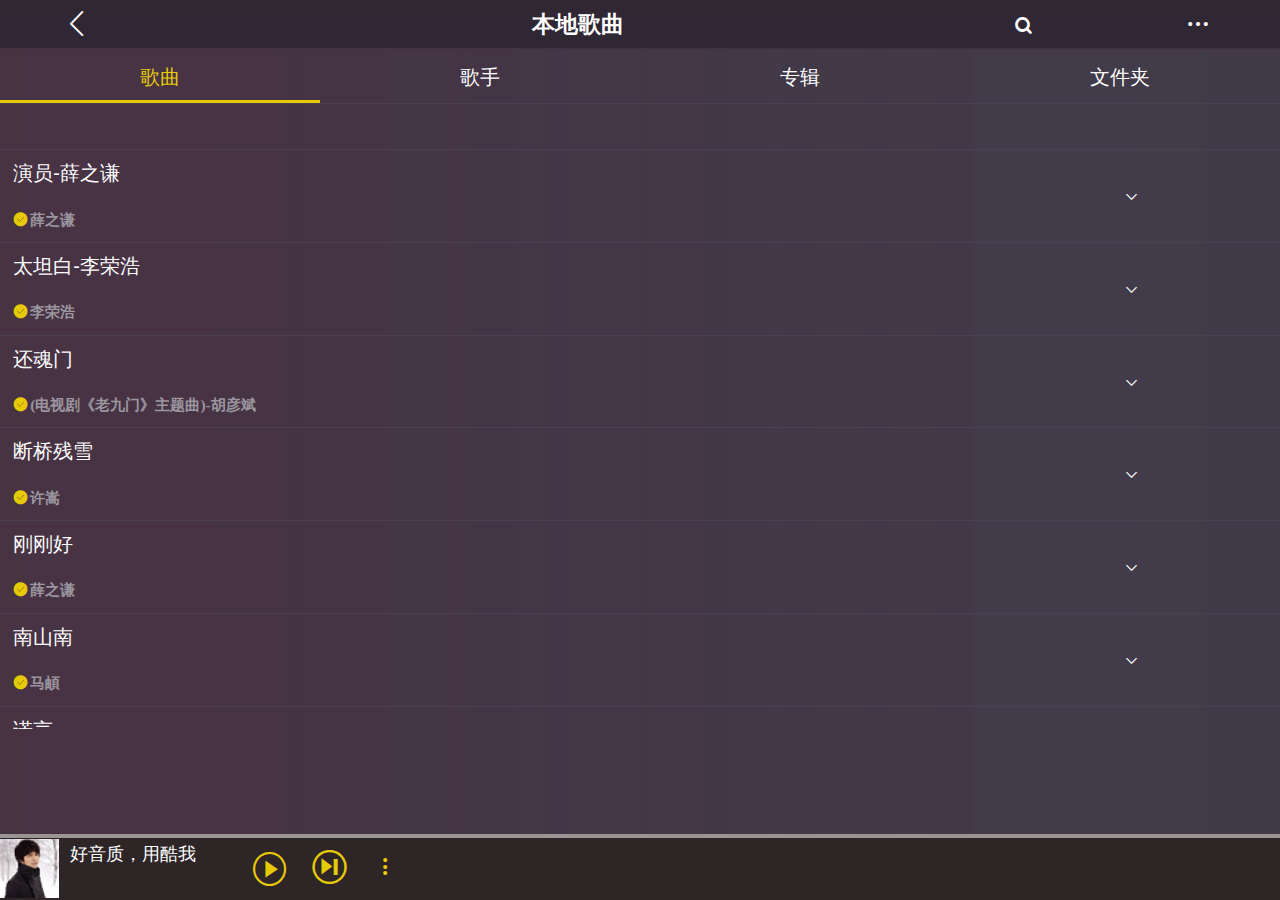
==== index.html @ fb579fbc "音乐播放器1.0" ====
<!DOCTYPE html>
<html>
	<head>
		<meta charset="UTF-8">
		<meta name="viewport" content="width=device-width"/>
		<!-- Add to homescreen for Safari on Ios -->
		<meta name="apple-mobile-web-app-capable" content="yes">
		<meta name="apple-mobile-web-app-status-bar-style" content="black">
		<meta name="apple-mobile-web-app-title" content="todo">
		<link rel="apple-touch-icon" href="1.png">
    	<!-- Add to homescreen for Chrome on Android -->
	    <meta name="mobile-web-app-capable" content="yes">
	    <meta name="application-name" content="todo">
	    <meta name="theme-color" content="#2F3BA2">
	    <link rel="icon" sizes="192x192" href="1.png">
		<title>列表页</title>
		<link rel="stylesheet" type="text/css" href="css/index.css"/>
		<script type="text/javascript" src="js/jquery.js"></script>
		<script type="text/javascript" src="js/index.js"></script>
	</head>
	<body>
		<!--列表页-->
		<audio src="./music/江南-林俊杰.aac" id="audio"></audio>
		<div id="body1">
			<div id="header1">
				<div class="fh">&#xe60b;</div>
				<h2>本地歌曲</h2>
				<div class="search">&#xe6ae;</div>
				<div class="xl">&#xe67c;</div>
			</div>
			
			<!--导航1-->
			<div id="nav1">
				<div>歌曲</div>
				<div>歌手</div>
				<div>专辑</div>
				<div>文件夹</div>
			</div>
			<!--导航1-->
			
			<!--导航2-->
			<div id="nav2"></div>
			<!--导航1-->
			
			<!--歌曲列表-->
			<div id="center">
				<ul>
				</ul>
			</div>
			<!--歌曲列表-->
			
			<!--播放-->
			<div id="tab">
				<div class="progress1">
					<div class="width"></div>
				</div>
				<div class="img">
				</div>
				<div class="con">
					<div class="t">好音质，用酷我</div>
					<div class="b"></div>
				</div>
				<div class="play1 play">&#xf0013;</div>
				<div class="next1 next">&#xe606;</div>
				<div class="list1 list">&#xe631;</div>
			</div>
			
			<!--添加删除-->
			<div id="vol" class="add-del">
				<div class="share">
					<div class="box next">
						<span class="ico">&#xe606;</span>
						<span class="wz">下一首播放</span>
					</div>
					<div class="box">
						<span class="ico">&#xf0008;</span>
						<span class="wz">添加到</span>
					</div>
					<div class="box">
						<span class="ico">&#xe616;</span>
						<span class="wz">喜欢</span>
					</div>
					<div class="box">
						<span class="ico">&#xe61e;</span>
						<span class="wz">歌手海报</span>
					</div>
					<div class="box delete">
						<span class="ico">&#xe672;</span>
						<span class="wz">删除</span>
					</div>
				</div>
				<div class="close1">取消</div>
			</div>
			<!--添加删除-->
		</div>
		<!--列表页-->
		
		
		
		<!--播放页-->
	<div id="body2">
		<div id="header">
			<div class="l">&#xe62d;</div>
			<div class="c">
				<div class="name t">演员</div>
				<div class="author b">演员</div>
			</div>
			<div class="r">&#x3486;</div>
		</div>
		
		<!--歌词-->
		<div id="gc"></div>
		<!--歌词-->
		
		<!--进度条-->
		<div id="jdt">
			<div class="currentTime"></div>
			<div class="progress">
				<div class="btn1"></div>
				<div class="btn2"></div>
			</div>
			<div class="duration"></div>
		</div>
		<!--进度条-->
		
		<!--播放-->
		<div id="bf">
			<div class="methods">&#xe64a;</div>
			<div class="pre">&#xe64f;</div>
			<div class="play">&#xf0013;</div>
			<div class="next">&#xe606;</div>
			<div class="list">&#xe674;</div>
		</div>
		<!--播放-->
		
		<!--tab栏-->
		<div id="tab">
			<div class="tab1">&#xe616;</div>
			<div class="tab2">&#xe60a;</div>
			<div class="tab3">&#xe61e;</div>
			<div class="tab4">&#xe676;</div>
			<div class="tab5">&#xe67c;</div>
		</div>
		<!--tab栏-->
		
			<!--音量键-->
			<div class="vol" id="vol">
				<div class="share">
					<div class="box next">
						<span class="ico">&#xe606;</span>
						<span class="wz">下一首播放</span>
					</div>
					<div class="box">
						<span class="ico">&#xf0008;</span>
						<span class="wz">添加到</span>
					</div>
					<div class="box">
						<span class="ico">&#xe616;</span>
						<span class="wz">喜欢</span>
					</div>
					<div class="box">
						<span class="ico">&#xe61e;</span>
						<span class="wz">歌手海报</span>
					</div>
					<div class="box delete">
						<span class="ico">&#xe672;</span>
						<span class="wz">删除</span>
					</div>
				</div>
				<div class="yl">
					<div class="volume">
						<div class="btn3">&#xe658;</div>
						<div class="btn4"></div>
						<div class="btn5-w"></div>
					</div>
				</div>
				<div class="close1">取消</div>
			</div>
		<!--音量键-->
		</div>
		<!--播放页-->
	</body>
</html>
---- css/index.css ----
@charset "UTF-8";
* {
  margin: 0;
  padding: 0;
  box-sizing: border-box; }

ul, li {
  list-style: none; }

img {
  border: none; }

a {
  text-decoration: none; }

/*字体图标*/
@font-face {
  font-family: 'iconfont';
  src: url("iconfont.eot");
  src: url("iconfont.eot?#iefix") format("embedded-opentype"), url("iconfont.woff") format("woff"), url("iconfont.ttf") format("truetype"), url("iconfont.svg#iconfont") format("svg"); }

/*字体图标*/
/*界面大小*/
html {
  font-size: 100px; }

body {
  position: relative;
  font-family: "微软雅黑",sans-serif;
  font-size: 24px;
  color: #e7ca06;
  background: url(../imgs/background1.png) repeat-y 0 0;
  background-size: 2000px 1px; }

@media screen and (min-width: 320px) {
  html {
    font-size: 42.66667px; } }

@media screen and (min-width: 360px) {
  html {
    font-size: 48px; } }

@media screen and (min-width: 375px) {
  html {
    font-size: 50px; } }

@media screen and (min-width: 412px) {
  html {
    font-size: 54.93333px; } }

@media screen and (min-width: 414px) {
  html {
    font-size: 55.2px; } }

/*界面大小*/
/*头部*/
/*列表页*/
#body1 {
  width: 100%;
  height: auto;
  position: absolute;
  display: none;
  top: 0;
  left: 0;
  z-index: 3;
  /*头部*/
  /*导航1*/
  /*导航1*/
  /*导航2*/
  /*导航2*/
  /*歌曲列表*/
  /*歌曲列表*/
  /*播放*/
  /*播放*/
  /*添加删除*/
  /*添加删除*/ }
  #body1 #header1 {
    width: 100%;
    height: 0.92rem;
    line-height: 0.92rem;
    background: url(../imgs/header1.png) repeat-x 0 0;
    background-size: 1px 0.88rem;
    font-family: 'iconfont';
    font-size: 0.44rem;
    color: #fff;
    padding: 0 0.36rem; }
    #body1 #header1 div {
      float: left; }
    #body1 #header1 .fh {
      width: 10%;
      height: 100%;
      text-align: center; }
    #body1 #header1 h2 {
      float: left;
      width: 70%;
      height: 100%;
      font-size: 0.42rem;
      text-align: center; }
    #body1 #header1 .search {
      width: 10%;
      height: 100%;
      text-align: left;
      font-weight: 400; }
    #body1 #header1 .xl {
      width: 10%;
      height: 100%;
      text-align: center; }
  #body1 #nav1 {
    width: 100%;
    height: 0.96rem;
    border-bottom: 1px solid #4A4252; }
    #body1 #nav1 div {
      width: 25%;
      float: left;
      height: 0.95rem;
      line-height: 0.95rem;
      font-size: 0.36rem;
      color: #fff;
      text-align: center;
      border-bottom: 0.06rem solid transparent; }
    #body1 #nav1 div:nth-of-type(1) {
      color: #e7ca06;
      border-bottom-color: #e7ca06; }
  #body1 #nav2 {
    width: 100%;
    height: 0.84rem;
    border-bottom: 1px solid #4A4252; }
  #body1 #center {
    width: 100%;
    height: 10.48rem;
    position: relative;
    overflow: hidden; }
    #body1 #center ul {
      position: absolute;
      top: 0;
      left: 0;
      width: 100%;
      height: auto; }
      #body1 #center ul li.active .he {
        display: block; }
      #body1 #center ul li {
        width: 100%;
        height: 1.68rem;
        border-bottom: 1px solid #4A4252;
        position: relative; }
        #body1 #center ul li .he {
          width: 4px;
          height: 100%;
          position: absolute;
          left: 0;
          top: 0;
          background: #e7ca06;
          display: none; }
        #body1 #center ul li .li-l {
          width: 80%;
          height: 100%;
          line-height: 0.84rem;
          text-align: left;
          float: left;
          padding-left: 0.24rem; }
          #body1 #center ul li .li-l h2 {
            font-size: 0.36rem;
            color: #FDFDFE;
            font-weight: 400;
            overflow: hidden; }
          #body1 #center ul li .li-l h3 {
            overflow: hidden;
            font-size: 0.28rem; }
            #body1 #center ul li .li-l h3 .span1 {
              font-family: 'iconfont'; }
            #body1 #center ul li .li-l h3 .span2 {
              color: #9A959E;
              padding-left: 2px; }
        #body1 #center ul li .li-r {
          width: 12%;
          height: 100%;
          float: right;
          font-family: 'iconfont';
          color: #FDFDFE;
          line-height: 1.68rem;
          font-size: 0.2rem;
          text-align: left; }
  #body1 #tab {
    width: 100%;
    height: 1.2rem;
    position: fixed;
    left: 0;
    bottom: 0;
    background: #2E2526; }
    #body1 #tab .progress1 {
      width: 100%;
      height: 0.08rem;
      position: relative;
      background: #9A9494; }
      #body1 #tab .progress1 .width {
        width: 0;
        height: 100%;
        background: #e7ca06;
        position: absolute;
        top: 0;
        left: 0; }
    #body1 #tab .img {
      width: 1.06rem;
      height: 1.1rem;
      float: left;
      vertical-align: middle;
      line-height: 1.1rem;
      background-image: url(../imgs/bimg1.png);
      background-repeat: no-repeat;
      background-position: center center;
      background-size: 61.9px 58.7px;
      margin-right: 0.2rem; }
    #body1 #tab .con {
      width: 3.32rem;
      height: 1.1rem;
      float: left; }
      #body1 #tab .con .t {
        height: 0.6rem;
        width: auto;
        color: #FDFDFE;
        line-height: 0.6rem;
        font-size: 0.32rem;
        text-align: left; }
      #body1 #tab .con .b {
        height: 0.5rem;
        width: auto;
        color: #9A959E;
        font-size: 0.28rem;
        text-align: left; }
    #body1 #tab .play1, #body1 #tab .next1, #body1 #tab .list1 {
      font-family: 'iconfont';
      font-size: 0.6rem;
      line-height: 1.1rem;
      text-align: left; }
    #body1 #tab .play1, #body1 #tab .next1 {
      width: 1.04rem;
      height: 1.1rem;
      float: left; }
    #body1 #tab .next1 {
      font-size: 0.7rem;
      font-weight: normal; }
    #body1 #tab .list1 {
      width: 0.84rem;
      height: 1.1rem;
      float: left; }
  #body1 #vol {
    width: 100%;
    height: 5.55rem;
    background: #18181e;
    opacity: 0.9;
    position: fixed;
    left: 0;
    bottom: 0;
    display: none; }
    #body1 #vol .share {
      width: 100%;
      height: 4.58rem;
      background: #1C1B23;
      padding: 0.32rem 0.4rem;
      padding-bottom: none;
      color: #fff; }
      #body1 #vol .share .box {
        width: 25%;
        height: 2.12rem;
        float: left;
        text-align: center; }
        #body1 #vol .share .box .ico {
          font-family: 'iconfont';
          display: inline-block;
          width: 1.26rem;
          height: 1.26rem;
          background: #17161C;
          border-radius: 6px;
          line-height: 1.26rem;
          text-align: center;
          font-size: 0.7rem; }
        #body1 #vol .share .box .wz {
          display: inline-block;
          width: 100%;
          height: 0.49rem;
          text-align: center;
          line-height: bottom;
          font-size: 0.26rem; }
    #body1 #vol .close1 {
      width: 100%;
      height: 0.97rem;
      color: #fff;
      font-size: 0.3rem;
      line-height: 0.97rem;
      text-align: center; }

/*列表页*/
/*播放页*/
/*头*/
#body2 {
  display: none;
  width: 100%;
  height: auto;
  background: url(../imgs/tu.jpg) no-repeat center 0;
  background-size: 498px 750px;
  position: absolute;
  top: 0;
  left: 0;
  z-index: 2;
  /*头*/
  /*歌词*/
  /*歌词*/
  /*进度条*/
  /*进度条*/
  /*tab栏*/
  /*tab栏*/
  /*播放*/
  /*播放*/
  /*音量键*/
  /*音量键*/ }
  #body2 #header {
    width: 100%;
    height: 1.4rem;
    background: rgba(0, 0, 0, 0.2);
    padding: 0 0.2rem;
    font-family: 'iconfont';
    color: #ECEEED; }
    #body2 #header div {
      height: 1.4rem;
      float: left; }
    #body2 #header .l {
      width: 20%;
      text-align: left;
      padding-left: 0.24rem;
      line-height: 1.4rem; }
    #body2 #header .r {
      width: 20%;
      text-align: right;
      padding-right: 0.24rem;
      line-height: 1.4rem; }
    #body2 #header .c {
      width: 60%;
      text-align: center; }
      #body2 #header .c div {
        height: 0.7rem;
        width: 100%;
        font-weight: 600;
        overflow: hidden;
        line-height: 0.7rem; }
      #body2 #header .c .name {
        color: #ECEEED;
        font-size: 0.38rem; }
      #body2 #header .c .author {
        color: #8A8B8F;
        font-size: 0.32rem; }
  #body2 #audio {
    position: fixed;
    top: 300px; }
  #body2 #gc {
    width: 100%;
    height: 8.6rem; }
  #body2 #jdt {
    width: 100%;
    height: 1.17rem;
    padding: 0.41rem 0.2rem;
    color: #FFFCFF; }
    #body2 #jdt .currentTime {
      float: left;
      text-align: left;
      display: inline-block;
      height: 0.35rem;
      width: 44px;
      line-height: 0.35rem;
      font-size: 0.28rem; }
    #body2 #jdt .duration {
      float: right;
      text-align: right;
      display: inline-block;
      height: 0.35rem;
      width: 44px;
      line-height: 0.35rem;
      font-size: 0.28rem; }
    #body2 #jdt .progress {
      width: 5rem;
      float: left;
      height: 0.1rem;
      background: rgba(255, 255, 255, 0.7);
      margin: 0.125rem 0.1rem;
      border-radius: 4px;
      position: relative; }
      #body2 #jdt .progress .btn1 {
        width: 0.35rem;
        height: 0.35rem;
        border-radius: 50%;
        background: #FFDA2F;
        position: absolute;
        left: -0.175rem;
        top: 50%;
        margin-top: -0.175rem;
        opacity: 0.8; }
      #body2 #jdt .progress .btn2 {
        width: 0;
        height: 4px;
        position: absolute;
        top: 0;
        left: 0;
        background: #FFDA2F;
        border-radius: 4px; }
  #body2 #tab {
    width: 100%;
    height: 1.19rem;
    padding: 0.36rem 0.30rem; }
    #body2 #tab div {
      width: 20%;
      height: 0.47rem;
      float: left;
      line-height: 0.47rem;
      font-family: 'iconfont';
      font-size: 0.36rem;
      color: #999;
      text-align: center;
      font-weight: 600; }
  #body2 #bf {
    width: 100%;
    height: 1.14rem;
    line-height: 1.14rem; }
    #body2 #bf div {
      float: left;
      width: 20%;
      text-align: center;
      font-family: 'iconfont';
      color: #FFDA2F;
      font-weight: 400; }
    #body2 #bf .pre {
      font-size: 0.75rem;
      font-weight: 600; }
    #body2 #bf .next {
      font-size: 0.75rem; }
    #body2 #bf .play {
      font-size: 1.14rem; }
    #body2 #bf .methods {
      font-size: 0.5rem; }
    #body2 #bf .list {
      font-size: 0.36rem;
      font-weight: 600; }
  #body2 #vol {
    width: 100%;
    height: 6.6rem;
    background: #18181e;
    opacity: 0.8;
    position: fixed;
    left: 0;
    bottom: 0;
    display: none; }
    #body2 #vol .share {
      width: 100%;
      height: 4.58rem;
      background: #1C1B23;
      padding: 0.32rem 0.4rem;
      padding-bottom: none;
      color: #fff; }
      #body2 #vol .share .box {
        width: 25%;
        height: 2.12rem;
        float: left;
        text-align: center; }
        #body2 #vol .share .box .ico {
          font-family: 'iconfont';
          display: inline-block;
          width: 1.26rem;
          height: 1.26rem;
          background: #17161C;
          border-radius: 6px;
          line-height: 1.26rem;
          text-align: center;
          font-size: 0.7rem; }
        #body2 #vol .share .box .wz {
          display: inline-block;
          width: 100%;
          height: 0.49rem;
          text-align: center;
          line-height: bottom;
          font-size: 0.26rem; }
    #body2 #vol .yl {
      width: 100%;
      height: 1.02rem;
      padding: 0.33rem 0;
      border-bottom: 1px solid #232329;
      border-top: 1px solid #232329; }
      #body2 #vol .yl .volume {
        width: 6.64rem;
        height: 0.1rem;
        margin-top: 0.13rem;
        background: #fff;
        position: relative;
        margin-left: 0.66rem; }
        #body2 #vol .yl .volume .btn3 {
          font-family: 'iconfont';
          font-size: 0.35rem;
          color: #fff;
          display: inline-block;
          position: absolute;
          left: -0.4rem;
          top: 50%;
          margin-top: -0.175rem; }
        #body2 #vol .yl .volume .btn4 {
          width: 0.3rem;
          height: 0.3rem;
          border-radius: 50%;
          background: #fff;
          position: absolute;
          right: -0.15rem;
          top: 50%;
          margin-top: -0.15rem;
          opacity: 0.8; }
        #body2 #vol .yl .volume .btn5-w {
          width: 0;
          height: 0.1rem;
          position: absolute;
          top: 0;
          left: 0;
          background: #fff;
          border-radius: 4px; }
    #body2 #vol .close1 {
      width: 100%;
      height: 0.97rem;
      color: #fff;
      font-size: 0.3rem;
      line-height: 0.97rem;
      text-align: center; }

/*播放页*/
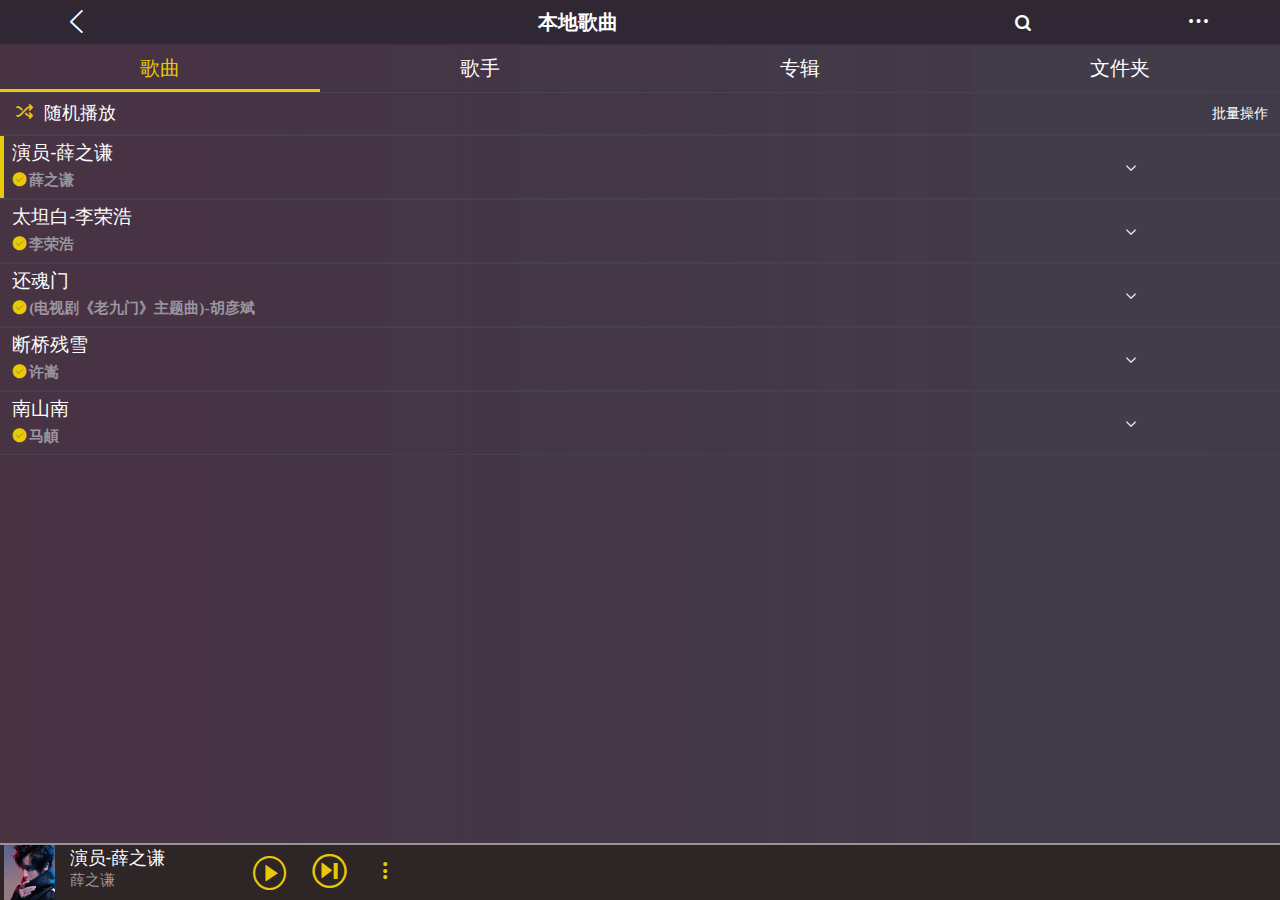
==== commit 91d4693c: "更新" ====
--- a/index.html
+++ b/index.html
@@ -39,7 +39,10 @@
 			<!--导航1-->
 			
 			<!--导航2-->
-			<div id="nav2"></div>
+			<div id="nav2">
+				<div class="l"><span>&#xe622;</span>随机播放</div>
+				<div class="r">批量操作</div>
+			</div>
 			<!--导航1-->
 			
 			<!--歌曲列表-->
@@ -72,7 +75,7 @@
 						<span class="ico">&#xe606;</span>
 						<span class="wz">下一首播放</span>
 					</div>
-					<div class="box">
+					<div class="box add-s">
 						<span class="ico">&#xf0008;</span>
 						<span class="wz">添加到</span>
 					</div>
@@ -109,7 +112,10 @@
 		</div>
 		
 		<!--歌词-->
-		<div id="gc"></div>
+		<div class="gc">
+			<div class="gc-box">
+			</div>
+		</div>
 		<!--歌词-->
 		
 		<!--进度条-->
@@ -125,7 +131,7 @@
 		
 		<!--播放-->
 		<div id="bf">
-			<div class="methods">&#xe64a;</div>
+			<div class="methods">&#xe622;</div>
 			<div class="pre">&#xe64f;</div>
 			<div class="play">&#xf0013;</div>
 			<div class="next">&#xe606;</div>
@@ -150,7 +156,7 @@
 						<span class="ico">&#xe606;</span>
 						<span class="wz">下一首播放</span>
 					</div>
-					<div class="box">
+					<div class="box add-s">
 						<span class="ico">&#xf0008;</span>
 						<span class="wz">添加到</span>
 					</div>
--- a/css/index.css
+++ b/css/index.css
@@ -76,12 +76,12 @@
   /*添加删除*/ }
   #body1 #header1 {
     width: 100%;
-    height: 0.92rem;
-    line-height: 0.92rem;
+    height: 0.82rem;
+    line-height: 0.82rem;
     background: url(../imgs/header1.png) repeat-x 0 0;
-    background-size: 1px 0.88rem;
+    background-size: 1px 0.82rem;
     font-family: 'iconfont';
-    font-size: 0.44rem;
+    font-size: 0.42rem;
     color: #fff;
     padding: 0 0.36rem; }
     #body1 #header1 div {
@@ -94,7 +94,7 @@
       float: left;
       width: 70%;
       height: 100%;
-      font-size: 0.42rem;
+      font-size: 0.36rem;
       text-align: center; }
     #body1 #header1 .search {
       width: 10%;
@@ -107,13 +107,14 @@
       text-align: center; }
   #body1 #nav1 {
     width: 100%;
-    height: 0.96rem;
+    height: 0.86rem;
+    box-sizing: border-box;
     border-bottom: 1px solid #4A4252; }
     #body1 #nav1 div {
       width: 25%;
       float: left;
-      height: 0.95rem;
-      line-height: 0.95rem;
+      height: 0.85rem;
+      line-height: 0.85rem;
       font-size: 0.36rem;
       color: #fff;
       text-align: center;
@@ -123,13 +124,35 @@
       border-bottom-color: #e7ca06; }
   #body1 #nav2 {
     width: 100%;
-    height: 0.84rem;
-    border-bottom: 1px solid #4A4252; }
+    height: 0.76rem;
+    border-bottom: 1px solid #4A4252;
+    box-sizing: border-box;
+    padding: 0 0.22rem 0 0.28rem;
+    color: #fff; }
+    #body1 #nav2 .l {
+      width: 50%;
+      height: 0.76rem;
+      float: left;
+      text-align: left;
+      line-height: 0.76rem;
+      font-size: 0.32rem; }
+      #body1 #nav2 .l span {
+        font-family: 'iconfont';
+        font-size: 0.34rem;
+        color: #e7ca06;
+        margin-right: 0.18rem; }
+    #body1 #nav2 .r {
+      width: 50%;
+      height: 0.76rem;
+      float: left;
+      line-height: 0.76rem;
+      text-align: right;
+      font-size: 0.26rem; }
   #body1 #center {
     width: 100%;
-    height: 10.48rem;
+    min-height: 10.48rem;
     position: relative;
-    overflow: hidden; }
+    overflow: auto; }
     #body1 #center ul {
       position: absolute;
       top: 0;
@@ -140,8 +163,10 @@
         display: block; }
       #body1 #center ul li {
         width: 100%;
-        height: 1.68rem;
-        border-bottom: 1px solid #4A4252;
+        height: 1.16rem;
+        box-sizing: border-box;
+        border-bottom: 1px solid #483f50;
+        border-top: 1px solid #483f50;
         position: relative; }
         #body1 #center ul li .he {
           width: 4px;
@@ -154,18 +179,20 @@
         #body1 #center ul li .li-l {
           width: 80%;
           height: 100%;
-          line-height: 0.84rem;
           text-align: left;
           float: left;
-          padding-left: 0.24rem; }
+          padding-left: 0.22rem; }
           #body1 #center ul li .li-l h2 {
-            font-size: 0.36rem;
+            font-size: 0.34rem;
             color: #FDFDFE;
             font-weight: 400;
-            overflow: hidden; }
+            overflow: hidden;
+            line-height: 0.62rem; }
           #body1 #center ul li .li-l h3 {
             overflow: hidden;
-            font-size: 0.28rem; }
+            font-size: 0.28rem;
+            line-height: 0.38rem;
+            overflow: hidden; }
             #body1 #center ul li .li-l h3 .span1 {
               font-family: 'iconfont'; }
             #body1 #center ul li .li-l h3 .span2 {
@@ -177,19 +204,19 @@
           float: right;
           font-family: 'iconfont';
           color: #FDFDFE;
-          line-height: 1.68rem;
-          font-size: 0.2rem;
+          line-height: 1.16rem;
+          font-size: 0.18rem;
           text-align: left; }
   #body1 #tab {
     width: 100%;
-    height: 1.2rem;
+    height: 1.04rem;
     position: fixed;
     left: 0;
     bottom: 0;
     background: #2E2526; }
     #body1 #tab .progress1 {
       width: 100%;
-      height: 0.08rem;
+      height: 0.04rem;
       position: relative;
       background: #9A9494; }
       #body1 #tab .progress1 .width {
@@ -201,47 +228,50 @@
         left: 0; }
     #body1 #tab .img {
       width: 1.06rem;
-      height: 1.1rem;
+      height: 1rem;
       float: left;
       vertical-align: middle;
-      line-height: 1.1rem;
-      background-image: url(../imgs/bimg1.png);
+      line-height: 1rem;
+      background-image: url(../imgs/1.png);
       background-repeat: no-repeat;
-      background-position: center center;
-      background-size: 61.9px 58.7px;
+      background-position: center top;
+      background-size: 51px 55px;
       margin-right: 0.2rem; }
     #body1 #tab .con {
       width: 3.32rem;
-      height: 1.1rem;
+      height: 1rem;
       float: left; }
       #body1 #tab .con .t {
-        height: 0.6rem;
-        width: auto;
+        height: 0.5rem;
+        width: 94%;
         color: #FDFDFE;
-        line-height: 0.6rem;
+        line-height: 0.5rem;
         font-size: 0.32rem;
-        text-align: left; }
+        text-align: left;
+        overflow: hidden; }
       #body1 #tab .con .b {
         height: 0.5rem;
-        width: auto;
+        width: 94%;
         color: #9A959E;
         font-size: 0.28rem;
-        text-align: left; }
+        text-align: left;
+        overflow: hidden;
+        line-height: 0.3rem; }
     #body1 #tab .play1, #body1 #tab .next1, #body1 #tab .list1 {
       font-family: 'iconfont';
       font-size: 0.6rem;
-      line-height: 1.1rem;
+      line-height: 1rem;
       text-align: left; }
     #body1 #tab .play1, #body1 #tab .next1 {
       width: 1.04rem;
-      height: 1.1rem;
+      height: 1rem;
       float: left; }
     #body1 #tab .next1 {
       font-size: 0.7rem;
       font-weight: normal; }
     #body1 #tab .list1 {
       width: 0.84rem;
-      height: 1.1rem;
+      height: 1rem;
       float: left; }
   #body1 #vol {
     width: 100%;
@@ -296,7 +326,7 @@
   display: none;
   width: 100%;
   height: auto;
-  background: url(../imgs/tu.jpg) no-repeat center 0;
+  background: url(../imgs/tu1.jpg) no-repeat center 0;
   background-size: 498px 750px;
   position: absolute;
   top: 0;
@@ -315,19 +345,19 @@
   /*音量键*/ }
   #body2 #header {
     width: 100%;
-    height: 1.4rem;
+    height: 1.2rem;
     background: rgba(0, 0, 0, 0.2);
     padding: 0 0.2rem;
     font-family: 'iconfont';
     color: #ECEEED; }
     #body2 #header div {
-      height: 1.4rem;
+      height: 1.2rem;
       float: left; }
     #body2 #header .l {
       width: 20%;
       text-align: left;
       padding-left: 0.24rem;
-      line-height: 1.4rem; }
+      line-height: 1.2rem; }
     #body2 #header .r {
       width: 20%;
       text-align: right;
@@ -335,25 +365,51 @@
       line-height: 1.4rem; }
     #body2 #header .c {
       width: 60%;
+      height: 100%;
       text-align: center; }
       #body2 #header .c div {
-        height: 0.7rem;
         width: 100%;
         font-weight: 600;
-        overflow: hidden;
-        line-height: 0.7rem; }
+        overflow: hidden; }
       #body2 #header .c .name {
+        height: 0.74rem;
         color: #ECEEED;
-        font-size: 0.38rem; }
+        font-size: 0.38rem;
+        line-height: 0.74rem; }
       #body2 #header .c .author {
+        height: 0.46rem;
         color: #8A8B8F;
-        font-size: 0.32rem; }
+        font-size: 0.30rem; }
   #body2 #audio {
     position: fixed;
     top: 300px; }
-  #body2 #gc {
-    width: 100%;
-    height: 8.6rem; }
+  #body2 .gc {
+    width: 100%;
+    height: 8.6rem;
+    border-width: 1rem 0.1rem 0.65rem;
+    border-style: solid;
+    border-color: transparent;
+    box-sizing: border-box;
+    -webkit-box-sizing: border-box;
+    -moz-box-sizing: border-box;
+    background-color: transparent;
+    position: relative;
+    z-index: 100;
+    overflow: hidden; }
+    #body2 .gc .gc-box {
+      width: 100%;
+      height: auto;
+      margin: auto;
+      position: absolute;
+      top: 0;
+      left: 0; }
+    #body2 .gc p {
+      line-height: 0.9rem;
+      font-size: 0.38rem;
+      color: #ECEEED;
+      text-align: center; }
+  #body2 .pad {
+    border-top-width: 6rem; }
   #body2 #jdt {
     width: 100%;
     height: 1.17rem;
@@ -379,7 +435,7 @@
       width: 5rem;
       float: left;
       height: 0.1rem;
-      background: rgba(255, 255, 255, 0.7);
+      background: rgba(0, 0, 0, 0.3);
       margin: 0.125rem 0.1rem;
       border-radius: 4px;
       position: relative; }
@@ -411,7 +467,7 @@
       float: left;
       line-height: 0.47rem;
       font-family: 'iconfont';
-      font-size: 0.36rem;
+      font-size: 0.40rem;
       color: #999;
       text-align: center;
       font-weight: 600; }
